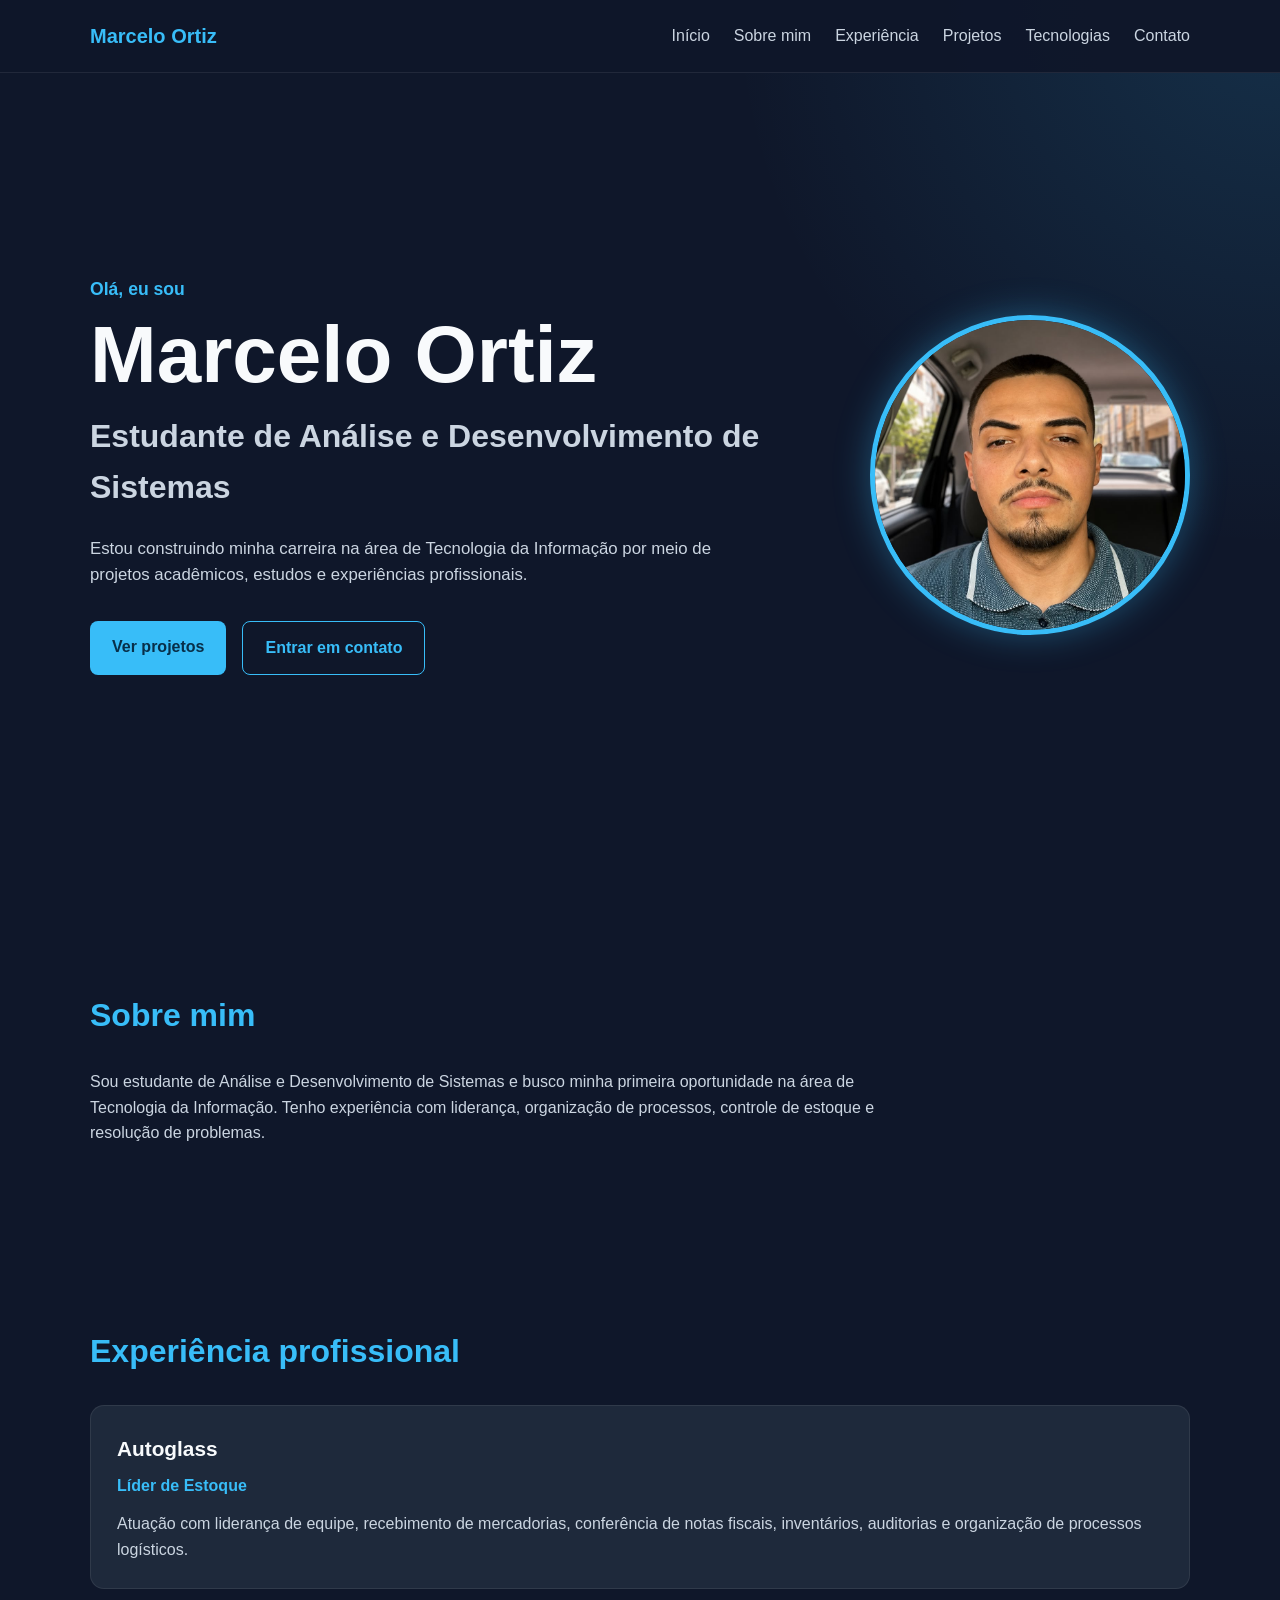
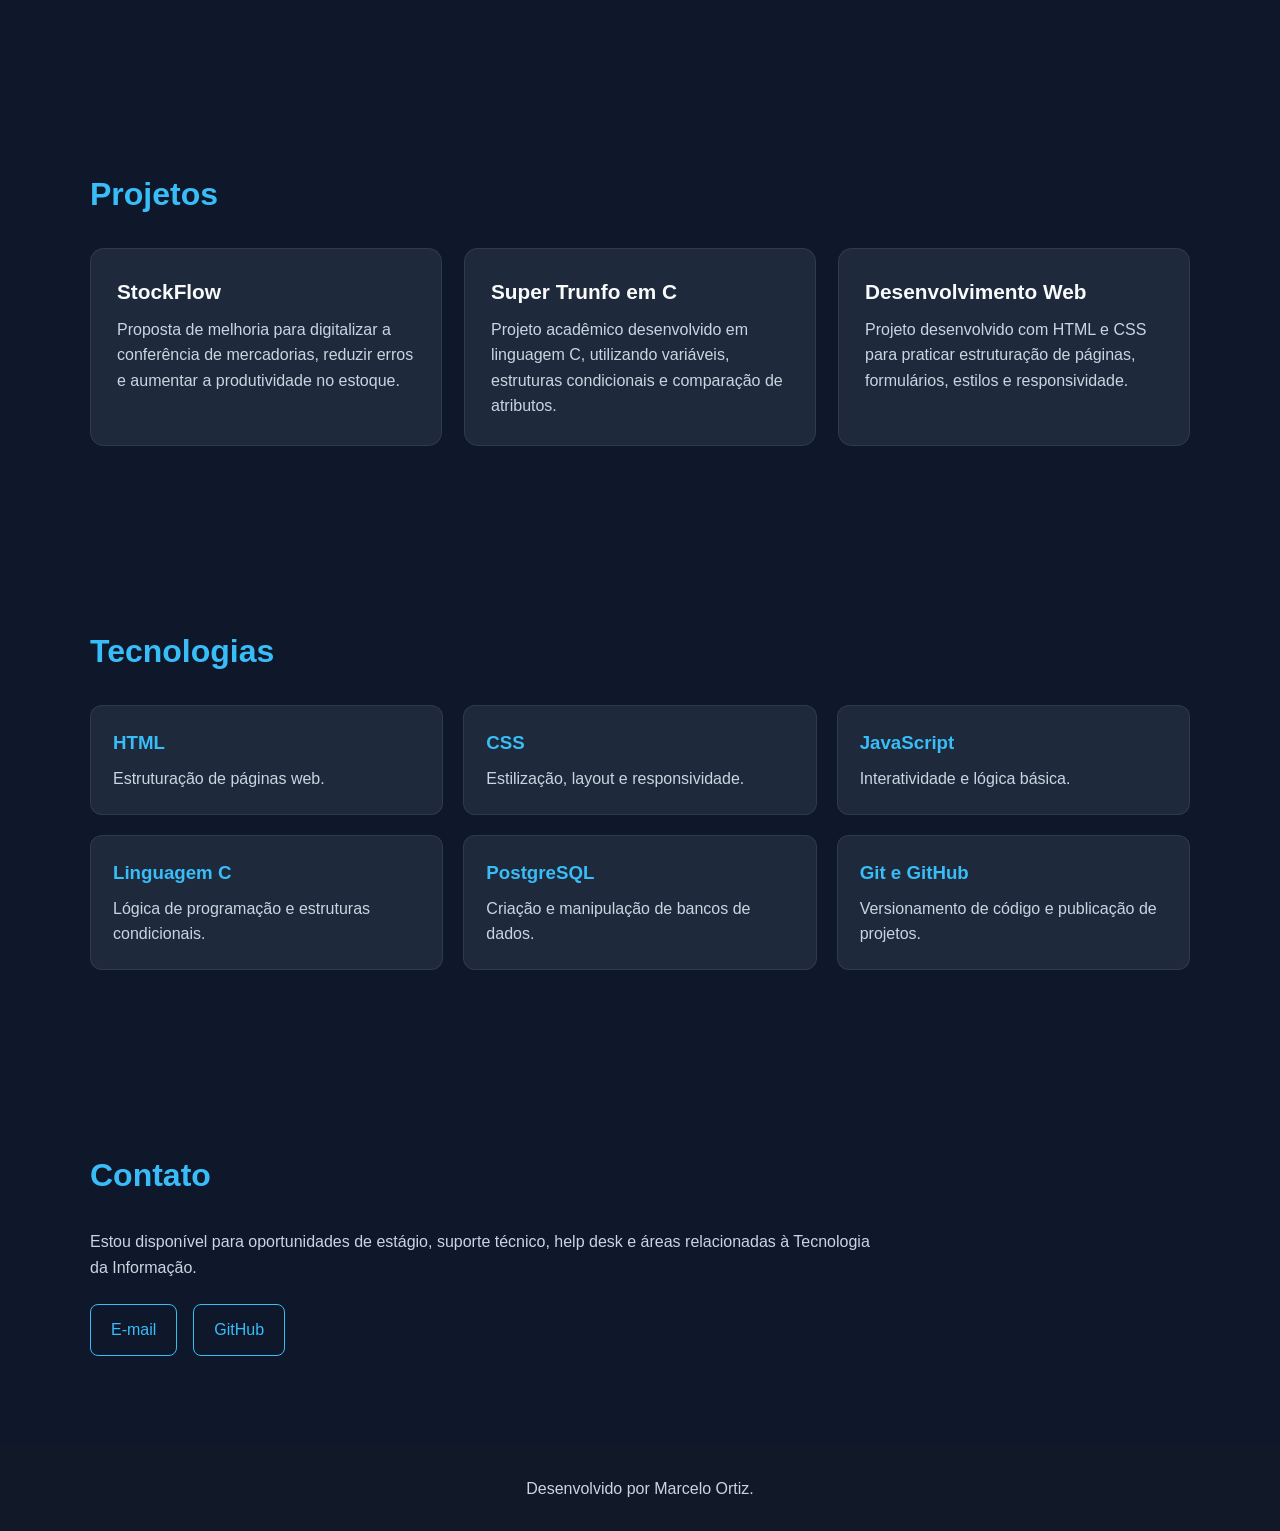
==== index.html @ f2174731 "Primeira versão do portfólio" ====
<!DOCTYPE html>
<html lang="pt-BR">
  <head>
    <meta charset="UTF-8" />
    <meta name="viewport" content="width=device-width, initial-scale=1.0" />

    <meta
      name="description"
      content="Portfólio profissional de Marcelo Ortiz, estudante de Análise e Desenvolvimento de Sistemas."
    />

    <title>Marcelo Ortiz | Portfólio</title>

    <link rel="stylesheet" href="style.css" />
  </head>

  <body>
    <header class="cabecalho">
      <nav class="menu">
        <a href="#inicio" class="logo">Marcelo Ortiz</a>

        <ul class="menu-links">
          <li><a href="#inicio">Início</a></li>
          <li><a href="#sobre">Sobre mim</a></li>
          <li><a href="#experiencia">Experiência</a></li>
          <li><a href="#projetos">Projetos</a></li>
          <li><a href="#tecnologias">Tecnologias</a></li>
          <li><a href="#contato">Contato</a></li>
        </ul>
      </nav>
    </header>

    <main>
      <section id="inicio" class="inicio">
        <div class="inicio-conteudo">
          <div class="inicio-grid">
            <div class="inicio-texto-area">
              <p class="apresentacao">Olá, eu sou</p>

              <h1>Marcelo Ortiz</h1>

              <h2>Estudante de Análise e Desenvolvimento de Sistemas</h2>

              <p class="inicio-texto">
                Estou construindo minha carreira na área de Tecnologia da
                Informação por meio de projetos acadêmicos, estudos e
                experiências profissionais.
              </p>

              <div class="inicio-botoes">
                <a href="#projetos" class="botao principal">
                  Ver projetos
                </a>

                <a href="#contato" class="botao secundario">
                  Entrar em contato
                </a>
              </div>
            </div>

            <div class="inicio-foto">
              <img
                src="./assets/perfil.jpg"
                alt="Foto de Marcelo Ortiz"
              />
            </div>
          </div>
        </div>
      </section>

      <section id="sobre" class="secao">
        <h2 class="titulo-secao">Sobre mim</h2>

        <p>
          Sou estudante de Análise e Desenvolvimento de Sistemas e busco minha
          primeira oportunidade na área de Tecnologia da Informação. Tenho
          experiência com liderança, organização de processos, controle de
          estoque e resolução de problemas.
        </p>
      </section>

      <section id="experiencia" class="secao">
        <h2 class="titulo-secao">Experiência profissional</h2>

        <article class="cartao">
          <h3>Autoglass</h3>

          <p class="cargo">Líder de Estoque</p>

          <p>
            Atuação com liderança de equipe, recebimento de mercadorias,
            conferência de notas fiscais, inventários, auditorias e organização
            de processos logísticos.
          </p>
        </article>
      </section>

      <section id="projetos" class="secao">
        <h2 class="titulo-secao">Projetos</h2>

        <div class="lista-projetos">
          <article class="cartao">
            <h3>StockFlow</h3>

            <p>
              Proposta de melhoria para digitalizar a conferência de
              mercadorias, reduzir erros e aumentar a produtividade no estoque.
            </p>
          </article>

          <article class="cartao">
            <h3>Super Trunfo em C</h3>

            <p>
              Projeto acadêmico desenvolvido em linguagem C, utilizando
              variáveis, estruturas condicionais e comparação de atributos.
            </p>
          </article>

          <article class="cartao">
            <h3>Desenvolvimento Web</h3>

            <p>
              Projeto desenvolvido com HTML e CSS para praticar estruturação de
              páginas, formulários, estilos e responsividade.
            </p>
          </article>
        </div>
      </section>

      <section id="tecnologias" class="secao">
        <h2 class="titulo-secao">Tecnologias</h2>

        <div class="lista-tecnologias">
          <div class="tecnologia">
            <h3>HTML</h3>
            <p>Estruturação de páginas web.</p>
          </div>

          <div class="tecnologia">
            <h3>CSS</h3>
            <p>Estilização, layout e responsividade.</p>
          </div>

          <div class="tecnologia">
            <h3>JavaScript</h3>
            <p>Interatividade e lógica básica.</p>
          </div>

          <div class="tecnologia">
            <h3>Linguagem C</h3>
            <p>Lógica de programação e estruturas condicionais.</p>
          </div>

          <div class="tecnologia">
            <h3>PostgreSQL</h3>
            <p>Criação e manipulação de bancos de dados.</p>
          </div>

          <div class="tecnologia">
            <h3>Git e GitHub</h3>
            <p>Versionamento de código e publicação de projetos.</p>
          </div>
        </div>
      </section>

      <section id="contato" class="secao">
        <h2 class="titulo-secao">Contato</h2>

        <p>
          Estou disponível para oportunidades de estágio, suporte técnico, help
          desk e áreas relacionadas à Tecnologia da Informação.
        </p>

        <div class="contatos">
          <a href="mailto:celoortiz10@gmail.com">E-mail</a>

          <a
            href="https://github.com/celoortiz10-dotcom"
            target="_blank"
            rel="noopener noreferrer"
          >
            GitHub
          </a>
        </div>
      </section>
    </main>

    <footer class="rodape">
      <p>Desenvolvido por Marcelo Ortiz.</p>
    </footer>

    <script src="script.js"></script>
  </body>
</html>
---- style.css ----
:root {
  --cor-fundo: #0f172a;
  --cor-fundo-secundaria: #111827;
  --cor-cartao: #1e293b;
  --cor-principal: #38bdf8;
  --cor-texto: #f8fafc;
  --cor-texto-secundario: #cbd5e1;
  --largura-maxima: 1100px;
}

* {
  margin: 0;
  padding: 0;
  box-sizing: border-box;
}

html {
  scroll-behavior: smooth;
}

body {
  background-color: var(--cor-fundo);
  color: var(--cor-texto);
  font-family: Arial, Helvetica, sans-serif;
  line-height: 1.6;
}

a {
  color: inherit;
  text-decoration: none;
}

.cabecalho {
  width: 100%;
  position: fixed;
  top: 0;
  left: 0;
  z-index: 1000;
  background-color: rgba(15, 23, 42, 0.95);
  border-bottom: 1px solid rgba(255, 255, 255, 0.08);
}

.menu {
  width: 90%;
  max-width: var(--largura-maxima);
  min-height: 72px;
  margin: 0 auto;
  display: flex;
  align-items: center;
  justify-content: space-between;
}

.logo {
  color: var(--cor-principal);
  font-size: 1.25rem;
  font-weight: bold;
}

.menu-links {
  display: flex;
  gap: 24px;
  list-style: none;
}

.menu-links a {
  color: var(--cor-texto-secundario);
  transition: 0.3s;
}

.menu-links a:hover {
  color: var(--cor-principal);
}

.inicio {
  min-height: 100vh;
  padding: 130px 5% 80px;
  display: flex;
  align-items: center;
  background:
    radial-gradient(
      circle at top right,
      rgba(56, 189, 248, 0.15),
      transparent 35%
    ),
    var(--cor-fundo);
}

.inicio-conteudo {
  width: 100%;
  max-width: var(--largura-maxima);
  margin: 0 auto;
}

.apresentacao {
  color: var(--cor-principal);
  font-size: 1.1rem;
  font-weight: bold;
  margin-bottom: 8px;
}

.inicio h1 {
  font-size: clamp(2.7rem, 7vw, 5rem);
  line-height: 1.1;
  margin-bottom: 12px;
}

.inicio h2 {
  max-width: 750px;
  color: var(--cor-texto-secundario);
  font-size: clamp(1.3rem, 3vw, 2rem);
  margin-bottom: 22px;
}

.inicio-texto {
  max-width: 650px;
  color: var(--cor-texto-secundario);
  font-size: 1.05rem;
}

.inicio-botoes {
  display: flex;
  flex-wrap: wrap;
  gap: 16px;
  margin-top: 32px;
}

.botao {
  padding: 13px 22px;
  border-radius: 8px;
  font-weight: bold;
  transition: 0.3s;
}

.principal {
  background-color: var(--cor-principal);
  color: #082f49;
}

.principal:hover {
  transform: translateY(-3px);
  filter: brightness(1.1);
}

.secundario {
  border: 1px solid var(--cor-principal);
  color: var(--cor-principal);
}

.secundario:hover {
  background-color: rgba(56, 189, 248, 0.1);
  transform: translateY(-3px);
}

.secao {
  width: 90%;
  max-width: var(--largura-maxima);
  margin: 0 auto;
  padding: 90px 0;
}

.titulo-secao {
  color: var(--cor-principal);
  font-size: 2rem;
  margin-bottom: 28px;
}

.secao > p {
  max-width: 800px;
  color: var(--cor-texto-secundario);
}

.lista-projetos {
  display: grid;
  grid-template-columns: repeat(3, 1fr);
  gap: 22px;
}

.cartao {
  background-color: var(--cor-cartao);
  padding: 26px;
  border: 1px solid rgba(255, 255, 255, 0.08);
  border-radius: 14px;
  transition: 0.3s;
}

.cartao:hover {
  transform: translateY(-8px);
  border-color: var(--cor-principal);
}

.cartao h3 {
  margin-bottom: 8px;
  font-size: 1.3rem;
}

.cartao p {
  color: var(--cor-texto-secundario);
}

.cargo {
  color: var(--cor-principal) !important;
  font-weight: bold;
  margin-bottom: 12px;
}

.lista-tecnologias {
  display: grid;
  grid-template-columns: repeat(3, 1fr);
  gap: 20px;
}

.tecnologia {
  background-color: var(--cor-cartao);
  padding: 22px;
  border: 1px solid rgba(255, 255, 255, 0.08);
  border-radius: 12px;
  transition: 0.3s;
}

.tecnologia:hover {
  transform: translateY(-6px);
  border-color: var(--cor-principal);
}

.tecnologia h3 {
  color: var(--cor-principal);
  margin-bottom: 8px;
}

.tecnologia p {
  color: var(--cor-texto-secundario);
}

.contatos {
  display: flex;
  gap: 16px;
  margin-top: 24px;
}

.contatos a {
  padding: 12px 20px;
  border: 1px solid var(--cor-principal);
  border-radius: 8px;
  color: var(--cor-principal);
  transition: 0.3s;
}

.contatos a:hover {
  background-color: var(--cor-principal);
  color: #082f49;
}

.rodape {
  padding: 30px 5%;
  text-align: center;
  color: var(--cor-texto-secundario);
  background-color: var(--cor-fundo-secundaria);
}

@media (max-width: 800px) {
  .menu {
    flex-direction: column;
    justify-content: center;
    padding: 16px 0;
  }

  .menu-links {
    flex-wrap: wrap;
    justify-content: center;
    gap: 12px 18px;
  }

  .inicio {
    padding-top: 190px;
  }

  .lista-projetos,
  .lista-tecnologias {
    grid-template-columns: 1fr;
  }
}

/* FOTO DO GERO */

.inicio-grid {

display: flex;
justify-content: space-between;
align-items: center;
gap: 60px;

}

.inicio-texto-area {
  flex: 1;
}

.inicio-foto {

flex: 0 0 320px;
display: flex;
justify-content: center;

}

.inicio-foto img{

width: 320px;
height: 320px;
object-fit: cover;
border-radius: 50%;
border: 5px solid var(--cor-principal);
box-shadow: 0 0 35px rgba(56, 189, 248, 0.35);

}

@media (max-width: 900px) {

.inicio-grid {

flex-direction: column-reverse;
text-align: center;

}

.inicio-texto-area {

display: flex;
flex-direction: column;
align-items: center;

}

.inicio-foto img {

width: 240px;
height: 240px;

}

}
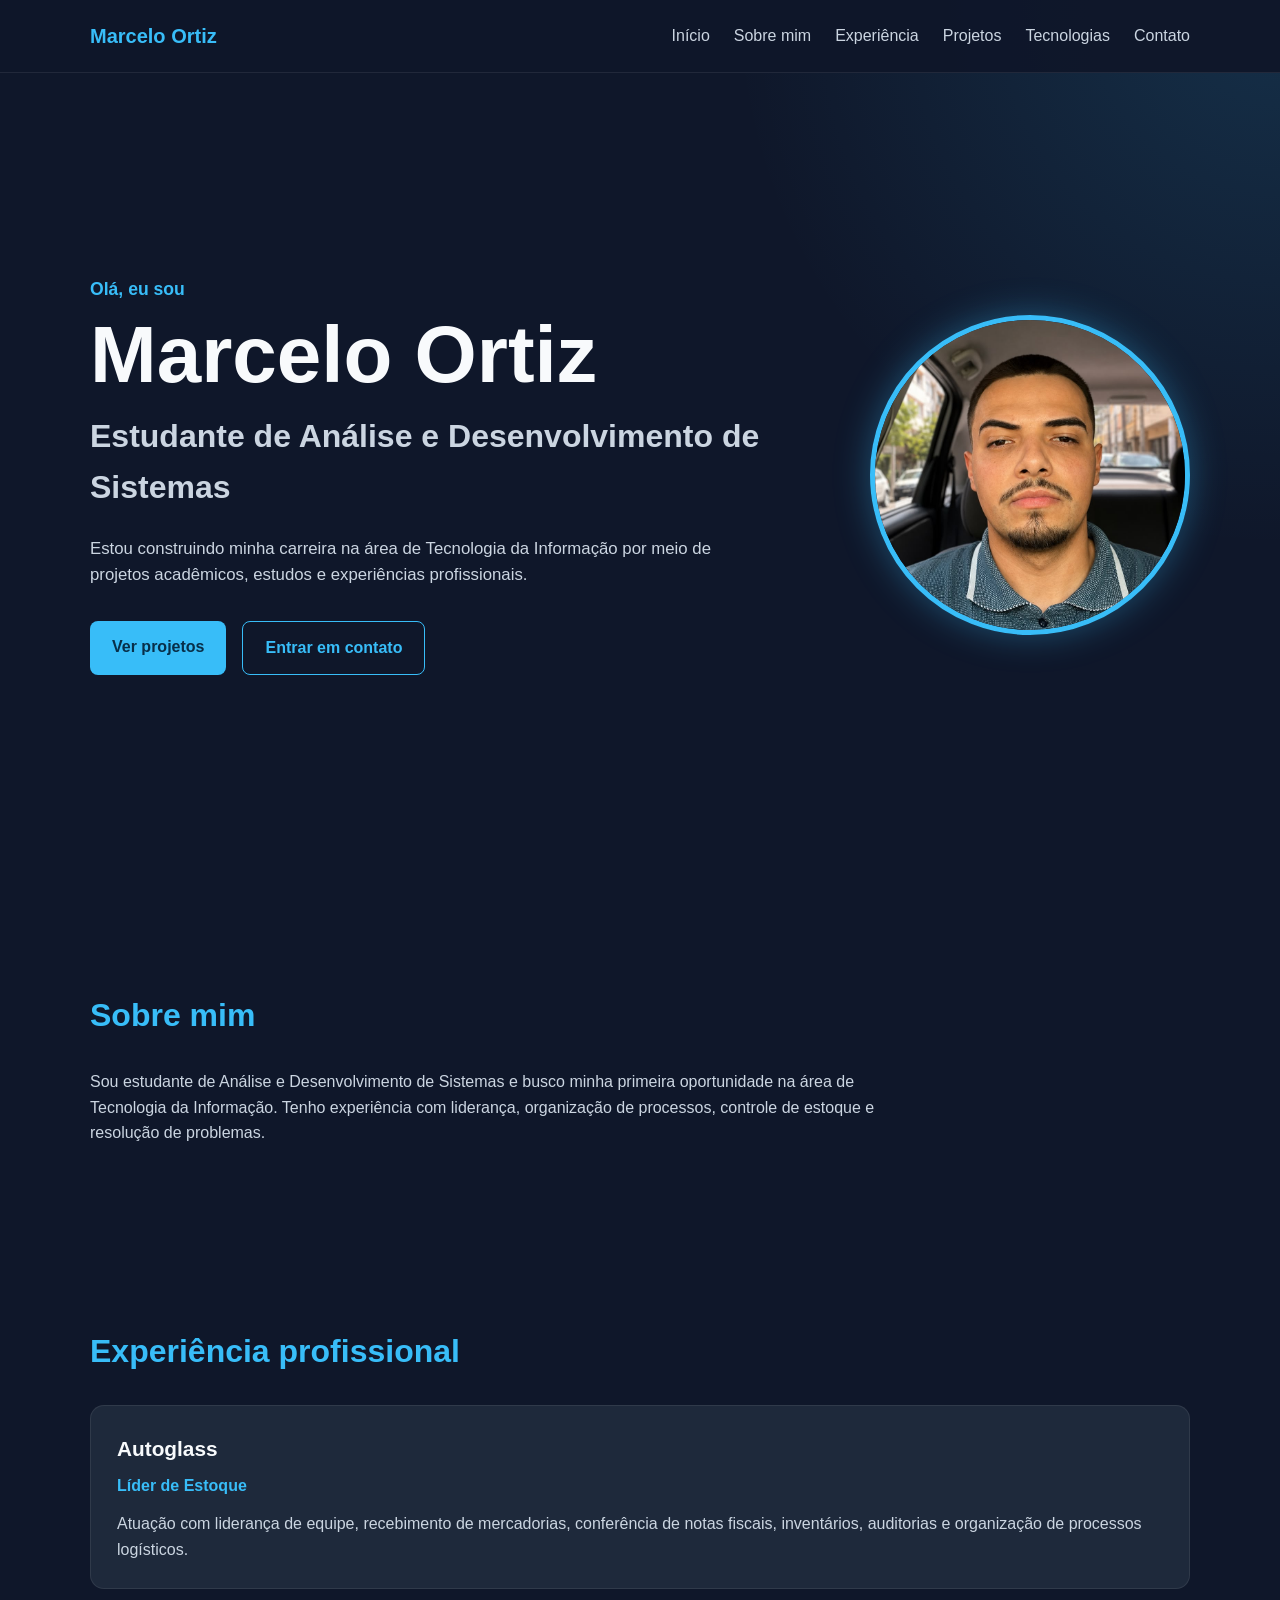
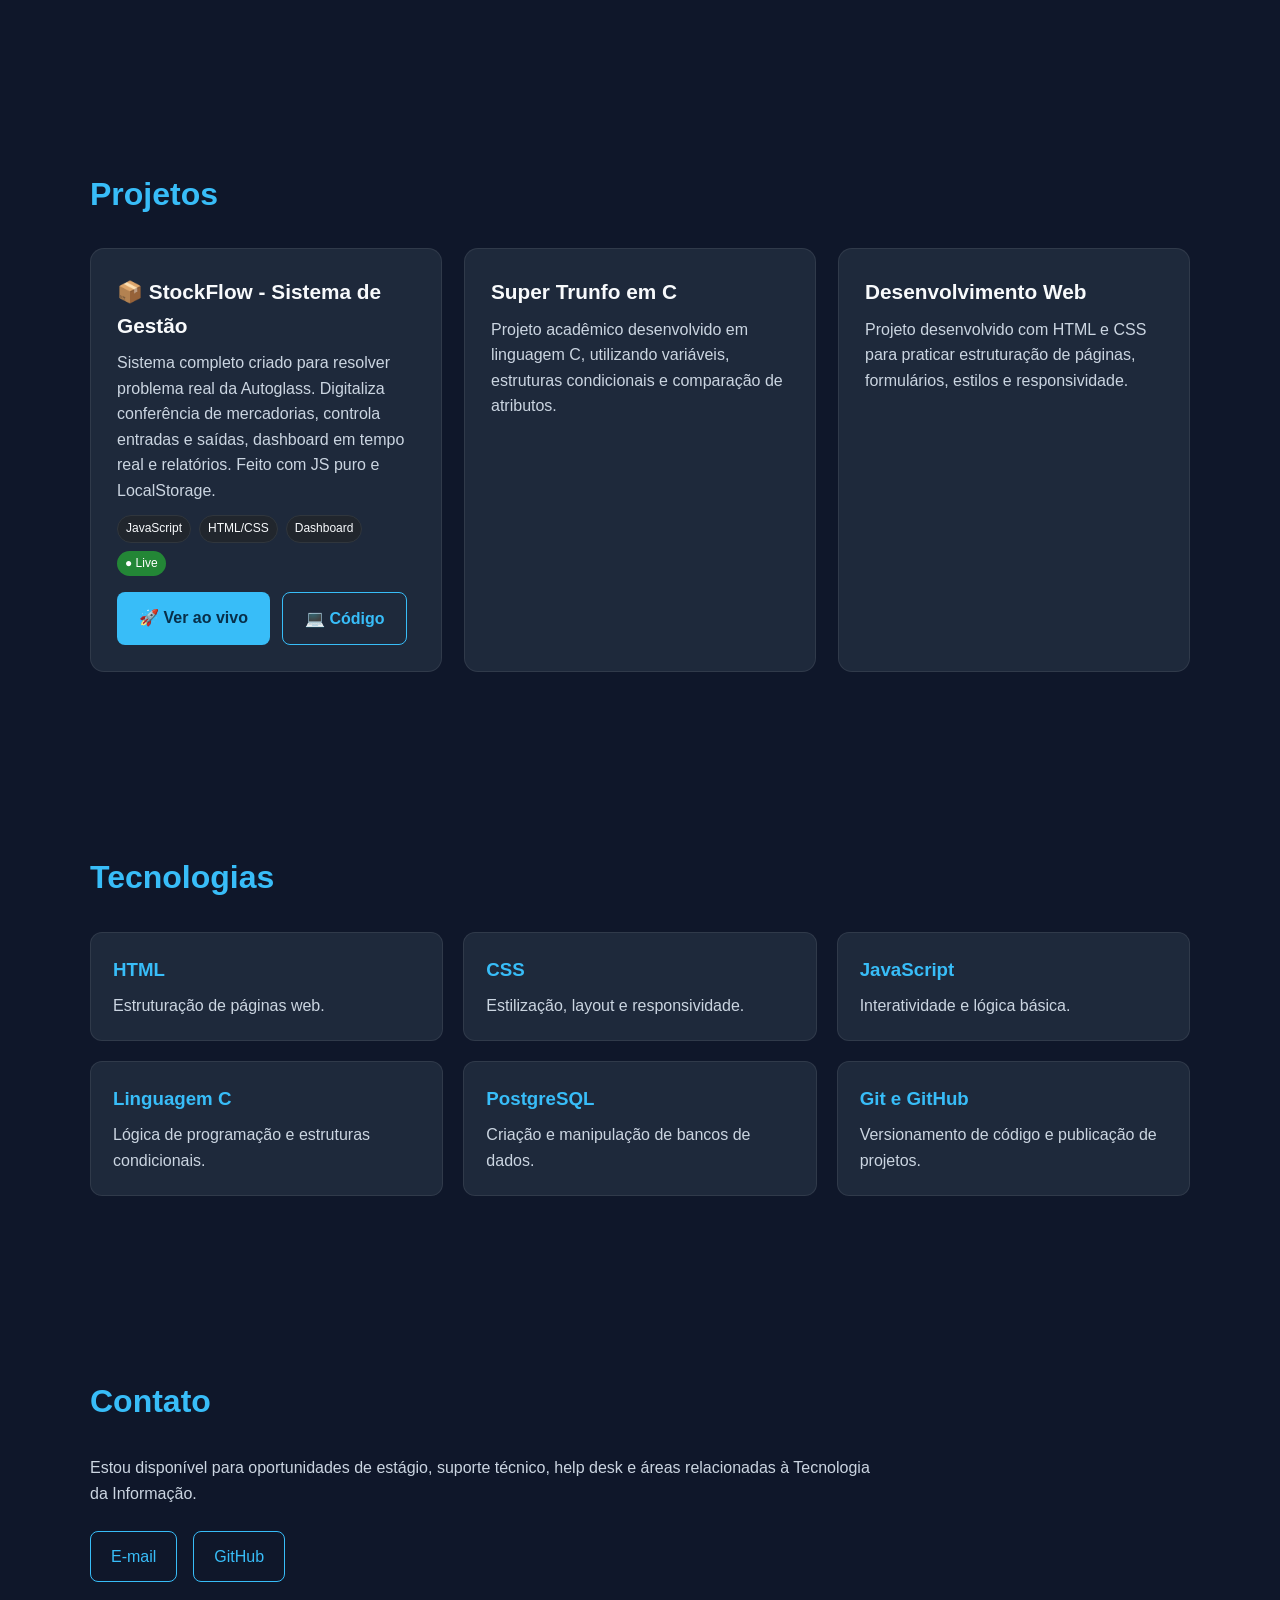
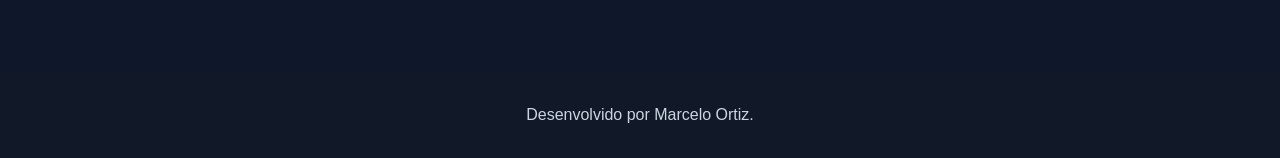
==== commit 360fba2b: "Atualiza card StockFlow com botao ao vivo" ====
--- a/index.html
+++ b/index.html
@@ -3,14 +3,11 @@
   <head>
     <meta charset="UTF-8" />
     <meta name="viewport" content="width=device-width, initial-scale=1.0" />
-
     <meta
       name="description"
       content="Portfólio profissional de Marcelo Ortiz, estudante de Análise e Desenvolvimento de Sistemas."
     />
-
     <title>Marcelo Ortiz | Portfólio</title>
-
     <link rel="stylesheet" href="style.css" />
   </head>
 
@@ -18,7 +15,6 @@
     <header class="cabecalho">
       <nav class="menu">
         <a href="#inicio" class="logo">Marcelo Ortiz</a>
-
         <ul class="menu-links">
           <li><a href="#inicio">Início</a></li>
           <li><a href="#sobre">Sobre mim</a></li>
@@ -36,33 +32,20 @@
           <div class="inicio-grid">
             <div class="inicio-texto-area">
               <p class="apresentacao">Olá, eu sou</p>
-
               <h1>Marcelo Ortiz</h1>
-
               <h2>Estudante de Análise e Desenvolvimento de Sistemas</h2>
-
               <p class="inicio-texto">
                 Estou construindo minha carreira na área de Tecnologia da
                 Informação por meio de projetos acadêmicos, estudos e
                 experiências profissionais.
               </p>
-
               <div class="inicio-botoes">
-                <a href="#projetos" class="botao principal">
-                  Ver projetos
-                </a>
-
-                <a href="#contato" class="botao secundario">
-                  Entrar em contato
-                </a>
+                <a href="#projetos" class="botao principal"> Ver projetos </a>
+                <a href="#contato" class="botao secundario"> Entrar em contato </a>
               </div>
             </div>
-
             <div class="inicio-foto">
-              <img
-                src="./assets/perfil.jpg"
-                alt="Foto de Marcelo Ortiz"
-              />
+              <img src="./assets/perfil.jpg" alt="Foto de Marcelo Ortiz" />
             </div>
           </div>
         </div>
@@ -70,7 +53,6 @@
 
       <section id="sobre" class="secao">
         <h2 class="titulo-secao">Sobre mim</h2>
-
         <p>
           Sou estudante de Análise e Desenvolvimento de Sistemas e busco minha
           primeira oportunidade na área de Tecnologia da Informação. Tenho
@@ -81,12 +63,9 @@
 
       <section id="experiencia" class="secao">
         <h2 class="titulo-secao">Experiência profissional</h2>
-
         <article class="cartao">
           <h3>Autoglass</h3>
-
           <p class="cargo">Líder de Estoque</p>
-
           <p>
             Atuação com liderança de equipe, recebimento de mercadorias,
             conferência de notas fiscais, inventários, auditorias e organização
@@ -97,20 +76,27 @@
 
       <section id="projetos" class="secao">
         <h2 class="titulo-secao">Projetos</h2>
-
         <div class="lista-projetos">
-          <article class="cartao">
-            <h3>StockFlow</h3>
-
+          <!-- PROJETO DESTAQUE - STOCKFLOW -->
+          <article class="cartao destaque">
+            <h3>📦 StockFlow - Sistema de Gestão</h3>
             <p>
-              Proposta de melhoria para digitalizar a conferência de
-              mercadorias, reduzir erros e aumentar a produtividade no estoque.
+              Sistema completo criado para resolver problema real da Autoglass. Digitaliza conferência de mercadorias, controla entradas e saídas, dashboard em tempo real e relatórios. Feito com JS puro e LocalStorage.
             </p>
+            <div style="display:flex; gap:8px; margin:12px 0; flex-wrap:wrap;">
+              <span style="background:#21262d; border:1px solid #30363d; padding:3px 8px; border-radius:20px; font-size:12px;">JavaScript</span>
+              <span style="background:#21262d; border:1px solid #30363d; padding:3px 8px; border-radius:20px; font-size:12px;">HTML/CSS</span>
+              <span style="background:#21262d; border:1px solid #30363d; padding:3px 8px; border-radius:20px; font-size:12px;">Dashboard</span>
+              <span style="background:#238636; color:white; padding:3px 8px; border-radius:20px; font-size:12px;">● Live</span>
+            </div>
+            <div style="display:flex; gap:12px; margin-top:16px;">
+              <a href="https://celoortiz10-dotcom.github.io/marcelo-portfolio/StockFlow/" target="_blank" class="botao principal" style="text-align:center;">🚀 Ver ao vivo</a>
+              <a href="https://github.com/celoortiz10-dotcom/marcelo-portfolio/tree/main/StockFlow" target="_blank" class="botao secundario" style="text-align:center;">💻 Código</a>
+            </div>
           </article>
 
           <article class="cartao">
             <h3>Super Trunfo em C</h3>
-
             <p>
               Projeto acadêmico desenvolvido em linguagem C, utilizando
               variáveis, estruturas condicionais e comparação de atributos.
@@ -119,7 +105,6 @@
 
           <article class="cartao">
             <h3>Desenvolvimento Web</h3>
-
             <p>
               Projeto desenvolvido com HTML e CSS para praticar estruturação de
               páginas, formulários, estilos e responsividade.
@@ -130,58 +115,22 @@
 
       <section id="tecnologias" class="secao">
         <h2 class="titulo-secao">Tecnologias</h2>
-
         <div class="lista-tecnologias">
-          <div class="tecnologia">
-            <h3>HTML</h3>
-            <p>Estruturação de páginas web.</p>
-          </div>
-
-          <div class="tecnologia">
-            <h3>CSS</h3>
-            <p>Estilização, layout e responsividade.</p>
-          </div>
-
-          <div class="tecnologia">
-            <h3>JavaScript</h3>
-            <p>Interatividade e lógica básica.</p>
-          </div>
-
-          <div class="tecnologia">
-            <h3>Linguagem C</h3>
-            <p>Lógica de programação e estruturas condicionais.</p>
-          </div>
-
-          <div class="tecnologia">
-            <h3>PostgreSQL</h3>
-            <p>Criação e manipulação de bancos de dados.</p>
-          </div>
-
-          <div class="tecnologia">
-            <h3>Git e GitHub</h3>
-            <p>Versionamento de código e publicação de projetos.</p>
-          </div>
+          <div class="tecnologia"><h3>HTML</h3><p>Estruturação de páginas web.</p></div>
+          <div class="tecnologia"><h3>CSS</h3><p>Estilização, layout e responsividade.</p></div>
+          <div class="tecnologia"><h3>JavaScript</h3><p>Interatividade e lógica básica.</p></div>
+          <div class="tecnologia"><h3>Linguagem C</h3><p>Lógica de programação e estruturas condicionais.</p></div>
+          <div class="tecnologia"><h3>PostgreSQL</h3><p>Criação e manipulação de bancos de dados.</p></div>
+          <div class="tecnologia"><h3>Git e GitHub</h3><p>Versionamento de código e publicação de projetos.</p></div>
         </div>
       </section>
 
       <section id="contato" class="secao">
         <h2 class="titulo-secao">Contato</h2>
-
-        <p>
-          Estou disponível para oportunidades de estágio, suporte técnico, help
-          desk e áreas relacionadas à Tecnologia da Informação.
-        </p>
-
+        <p>Estou disponível para oportunidades de estágio, suporte técnico, help desk e áreas relacionadas à Tecnologia da Informação.</p>
         <div class="contatos">
           <a href="mailto:celoortiz10@gmail.com">E-mail</a>
-
-          <a
-            href="https://github.com/celoortiz10-dotcom"
-            target="_blank"
-            rel="noopener noreferrer"
-          >
-            GitHub
-          </a>
+          <a href="https://github.com/celoortiz10-dotcom" target="_blank" rel="noopener noreferrer">GitHub</a>
         </div>
       </section>
     </main>
@@ -189,7 +138,6 @@
     <footer class="rodape">
       <p>Desenvolvido por Marcelo Ortiz.</p>
     </footer>
-
     <script src="script.js"></script>
   </body>
 </html>
